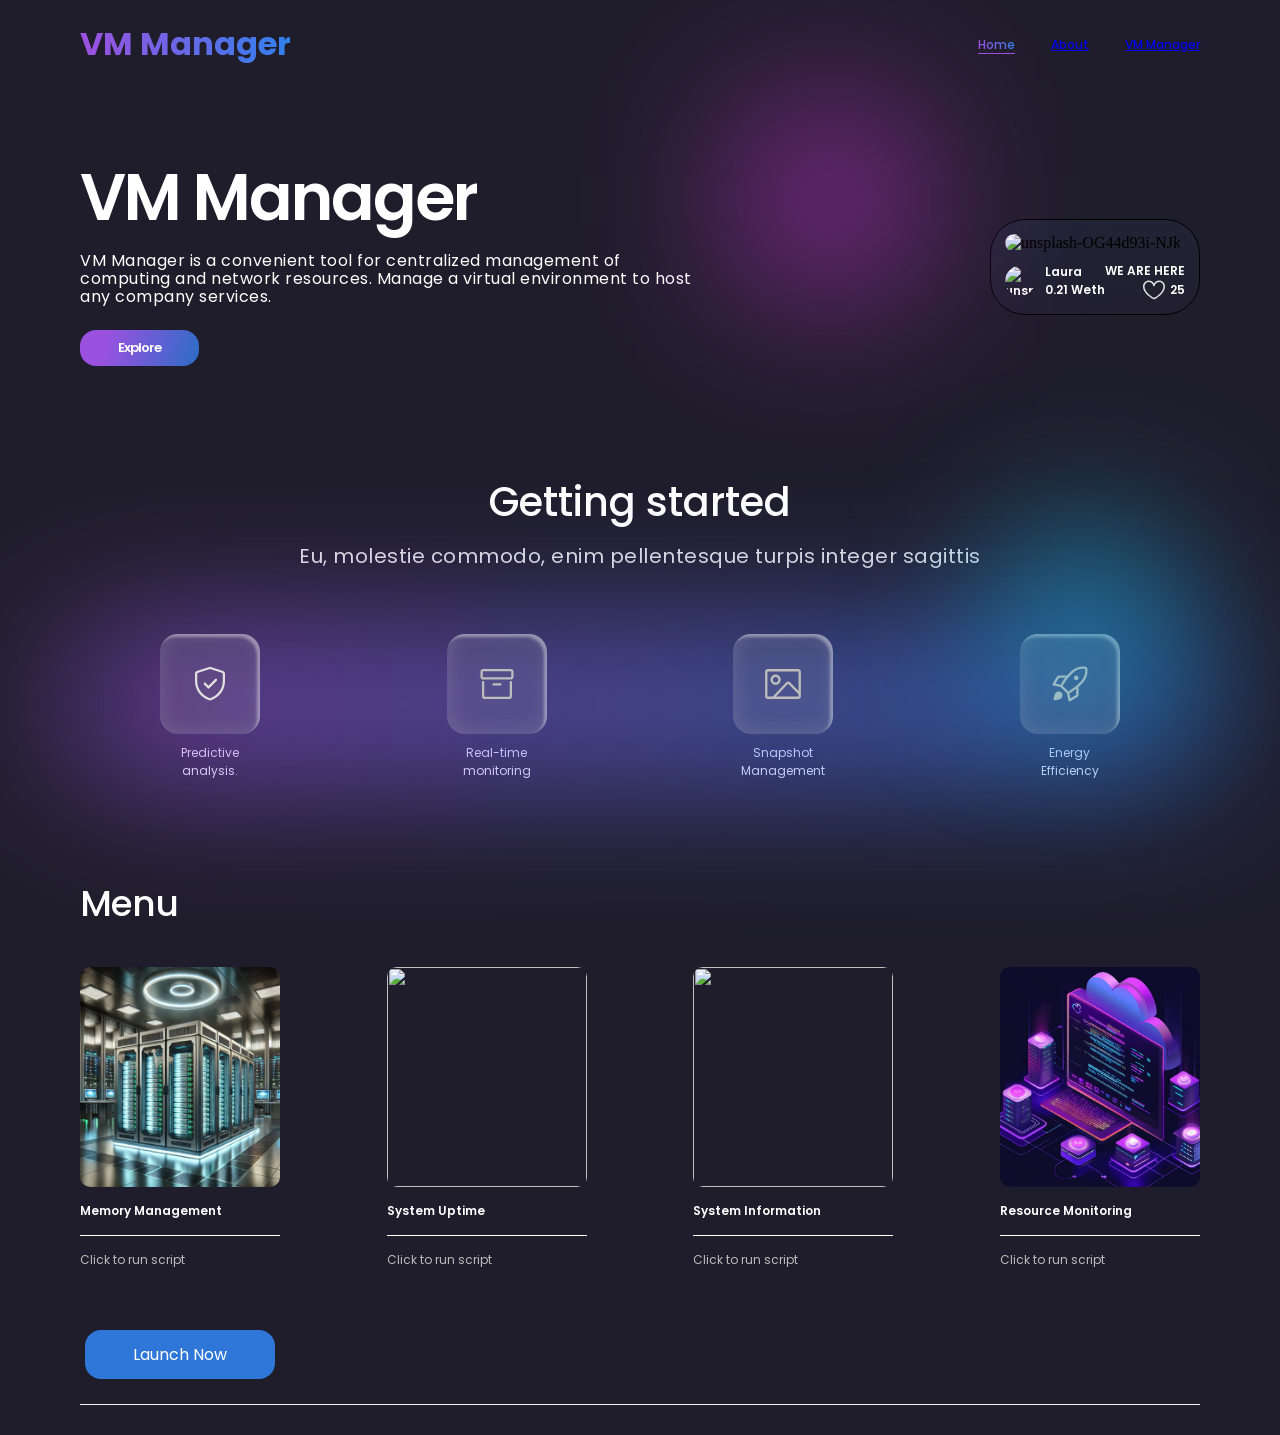
==== index.html @ 526fd9e7 "Add files via upload" ====
<!DOCTYPE html>
<html lang="en">
  <head>
    <title>VM</title>
    <meta charset="UTF-8" />
    <meta name="viewport" content="width=device-width" />
<link href="https://fonts.googleapis.com/css2?family=Poppins:wght@100;200;300;400;500;600;700;800;900&display=swap" rel="stylesheet">
    <link rel="stylesheet" href="styles.css" />
  </head>
  <body>
    <div class="landingpage">
      <div class="navbar">
        <a class="navlogo">VM Manager</a>
        <button class="hamburger">
            <svg xmlns="http://www.w3.org/2000/svg" width="24" height="24" fill="none" stroke="currentColor" stroke-width="2" stroke-linecap="round" stroke-linejoin="round" class="feather feather-menu">
              <path d="M3 12h18M3 6h18M3 18h18"/>
            </svg>
          </button>
        <div class="navlinkwrap">
          <span class="navlink selectedlink">Home</span>
          <span class="navlink"><a href="#about">About</a></span>
          <span class="navlink"><a href="#menu">VM Manager</a></span>
          
        </div>
      
      </div>
      <div class="box">
        <div class="infobox">
          <p class="infobox-boldtext">
           VM Manager
          </p>
          <p class="infobox-slimtext">
            VM Manager is a convenient tool for centralized management of computing and network resources. Manage a virtual environment to host any company services.

          </p>
          <div class="infobox-btnwrapper">
            <button class="infobox-explorebtn selected">Explore</button>
          </div>
        </div>
        <div class="display">
          <img class="display-nft" src="https://images.unsplash.com/photo-1620641788421-7a1c342ea42e?ixlib=rb-1.2.1&ixid=MnwxMjA3fDB8MHxwaG90by1wYWdlfHx8fGVufDB8fHx8&auto=format&fit=crop&w=1074&q=80" alt="unsplash-OG44d93i-NJk" border="0">
          <div class="infowrapper">
            <div class="info">
              <img class="info-img" src="https://images.unsplash.com/photo-1535207010348-71e47296838a?ixlib=rb-1.2.1&ixid=MnwxMjA3fDB8MHxwaG90by1wYWdlfHx8fGVufDB8fHx8&auto=format&fit=crop&w=385&q=80" alt="unsplash-OG44d93i-NJk" border="0">
              <div>
                <p>Laura</p>
                <p>0.21 Weth</p>
              </div>
      </div>
            <div class="info2">
              <p>WE ARE HERE</p>
              <div class="iconwrapper">
                <svg width="22" height="20" fill="none" xmlns="http://www.w3.org/2000/svg">
        <path fill-rule="evenodd" clip-rule="evenodd" d="M5.7365 2C3.6575 2 1.5 3.8804 1.5 6.5135c0 3.1074 2.3236 5.9603 4.8612 8.1207 1.2458 1.0606 2.4954 1.9137 3.4352 2.5022.4692.2937.8593.5203 1.1305.6727L11 17.85l.0731-.0409a27.984 27.984 0 0 0 1.1304-.6727c.9399-.5885 2.1895-1.4416 3.4353-2.5022C18.1764 12.4738 20.5 9.6209 20.5 6.5135 20.5 3.8805 18.3425 2 16.2635 2c-2.1054 0-3.8008 1.389-4.552 3.6426a.75.75 0 0 1-1.423 0C9.5373 3.389 7.8418 2 5.7365 2ZM11 18.7027l.3426.6672a.7502.7502 0 0 1-.6852 0L11 18.7027ZM0 6.5135C0 3.052 2.829.5 5.7365.5 8.0298.5 9.8808 1.7262 11 3.6048 12.1192 1.7262 13.9702.5 16.2635.5 19.171.5 22 3.052 22 6.5135c0 3.8183-2.8014 7.06-5.3888 9.2628-1.3167 1.121-2.6296 2.0166-3.6116 2.6314-.4918.308-.9025.5467-1.1918.7092a19.142 19.142 0 0 1-.4301.2347l-.0248.013-.007.0036-.0021.0011c-.0003.0001-.0012.0006-.3438-.6666-.3426.6672-.3424.6673-.3426.6672l-.0033-.0017-.007-.0036-.0248-.013a19.142 19.142 0 0 1-.4301-.2347 29.324 29.324 0 0 1-1.1918-.7092c-.982-.6148-2.295-1.5104-3.6116-2.6314C2.8014 13.5735 0 10.3318 0 6.5135Z" fill="#E0E0E0"/>
      </svg>
                25
              </div>
            </div>
          </div>
        </div>
      </div>
      
      <div id="about" class="started">
        <p class="started-boldtext">Getting started</p>
        <p class="started-slimtext">Eu, molestie commodo, enim pellentesque turpis integer sagittis</p>
        <div class="started-items">
          <div class="itemwrapper">
            <div class="started-items-item">
              <svg xmlns="http://www.w3.org/2000/svg" width="36" height="36">
                <path style="stroke:none;fill-rule:nonzero;fill:#e0e0e0;fill-opacity:1" d="M24.7969 14.6719c.4375-.4414.4375-1.1524 0-1.5938-.4414-.4375-1.1524-.4375-1.5938 0L16.5 19.7851l-2.9531-2.957c-.4414-.4375-1.1524-.4375-1.5938 0-.4375.4414-.4375 1.1524 0 1.5938l3.75 3.75a1.1246 1.1246 0 0 0 1.5938 0Zm0 0"/>
                <path style="stroke:none;fill-rule:evenodd;fill:#e0e0e0;fill-opacity:1" d="M18.8086.957a2.6005 2.6005 0 0 0-1.6172 0L4.8164 4.9688C3.7344 5.3202 3 6.3241 3 7.4648V15c0 9.2852 5.6563 16.0586 14.1016 19.246a2.5853 2.5853 0 0 0 1.7968 0C27.3438 31.0587 33 24.2853 33 15V7.4648a2.6182 2.6182 0 0 0-1.8164-2.496Zm-.9219 2.1368a.3738.3738 0 0 1 .2266 0l12.375 4.0117c.1601.0547.2617.1992.2617.3593V15c0 8.1914-4.9219 14.2227-12.6445 17.1367a.2815.2815 0 0 1-.211 0C10.172 29.2227 5.25 23.1914 5.25 15V7.4648c0-.1601.1016-.3046.2617-.3593Zm0 0"/>
              </svg>
    </div>
            <p> Predictive analysis.</p>
          </div>
          <div class="itemwrapper">
            <div class="started-items-item">
              <svg xmlns="http://www.w3.org/2000/svg" width="36" height="36">
        <path style="stroke:none;fill-rule:evenodd;fill:#bdbdbd;fill-opacity:1" d="M4.125 3C2.6758 3 1.5 4.1758 1.5 5.625v5.25c0 1.4492 1.1758 2.625 2.625 2.625h27.75c1.4492 0 2.625-1.1758 2.625-2.625v-5.25C34.5 4.1758 33.3242 3 31.875 3Zm27.75 2.25H4.125c-.207 0-.375.168-.375.375v5.25c0 .207.168.375.375.375h27.75c.207 0 .375-.168.375-.375v-5.25c0-.207-.168-.375-.375-.375Zm0 0"/>
        <path style="stroke:none;fill-rule:nonzero;fill:#bdbdbd;fill-opacity:1" d="M4.125 15c.621 0 1.125.504 1.125 1.125v14.25c0 .207.168.375.375.375h24.75c.207 0 .375-.168.375-.375v-14.25c0-.621.504-1.125 1.125-1.125S33 15.504 33 16.125v14.25C33 31.8242 31.8242 33 30.375 33H5.625C4.1758 33 3 31.8242 3 30.375v-14.25C3 15.504 3.504 15 4.125 15Zm0 0"/>
        <path style="stroke:none;fill-rule:nonzero;fill:#bdbdbd;fill-opacity:1" d="M14.625 17.25c-.621 0-1.125.504-1.125 1.125s.504 1.125 1.125 1.125h6.75c.621 0 1.125-.504 1.125-1.125s-.504-1.125-1.125-1.125Zm0 0"/>
      </svg>
            </div>
            <p> Real-time monitoring</p>
          </div>
          <div class="itemwrapper">
            <div class="started-items-item">
              <svg xmlns="http://www.w3.org/2000/svg" width="36" height="px" viewBox="0 0 36 31">
        <path style="stroke:none;fill-rule:evenodd;fill:#bdbdbd;fill-opacity:1" d="M2.832 2.9219c-.2148 0-.3867.1758-.3867.3906v24.375c0 .2148.1719.3906.3867.3906h4.9453l13.332-14.1875c1.0548-1.121 2.8165-1.1445 3.8985-.0508l8.5469 8.6407V3.3125c0-.2148-.1719-.3906-.3867-.3906Zm30.336 27.5156H2.832c-1.5039 0-2.7226-1.2305-2.7226-2.75V3.3125c0-1.5195 1.2187-2.75 2.7226-2.75h30.336c1.5039 0 2.7226 1.2305 2.7226 2.75v24.375c0 1.5195-1.2187 2.75-2.7226 2.75ZM22.8008 15.5156 10.996 28.0781H33.168c.2148 0 .3867-.1758.3867-.3906v-1.871L23.3594 15.5077a.388.388 0 0 0-.5586.0078Zm-9.4688-4.3398c0 1.5195-1.2187 2.75-2.7226 2.75-1.5 0-2.7188-1.2305-2.7188-2.75 0-1.5196 1.2188-2.75 2.7188-2.75 1.5039 0 2.7226 1.2304 2.7226 2.75Zm2.336 0c0 2.8242-2.2657 5.1094-5.0586 5.1094-2.789 0-5.0547-2.2852-5.0547-5.1094s2.2656-5.1094 5.0547-5.1094c2.793 0 5.0586 2.2852 5.0586 5.1094Zm0 0"/>
      </svg>
            </div>
            <p>Snapshot Management</p>
          </div>
          <div class="itemwrapper">
            <div class="started-items-item">
              <svg xmlns="http://www.w3.org/2000/svg" width="36" height="36">
        <path style="stroke:none;fill-rule:evenodd;fill:#bdbdbd;fill-opacity:1" d="M30.9453.5a16.7245 16.7245 0 0 0-11.4687 4.5508l-2.0274 1.914a35.9135 35.9135 0 0 0-2.3984 2.4805h-7.836c-.957 0-1.8437.5-2.3359 1.3203L.668 17.7891c-.1952.3242-.2226.7226-.0702 1.0664.1523.3476.4609.5976.828.6758l7.1134 1.496c.0586.0782.125.1485.1992.2188l3.1054 2.914 2.9102 3.1016c.0703.0742.1406.1406.2188.1992l1.496 7.1133c.0782.3672.3282.6758.6758.8281a1.158 1.158 0 0 0 1.0664-.0703l7.0235-4.211a2.7222 2.7222 0 0 0 1.3203-2.3358v-7.836a36.8748 36.8748 0 0 0 2.4844-2.3984l1.9101-2.0274A16.7411 16.7411 0 0 0 35.5 5.0508l-.004-1.8281C35.496 1.7187 34.2774.5 32.7774.5Zm-6.7226 22.3398a39.89 39.89 0 0 1-1.582 1.1172l-5.2813 3.5196 1.0547 5.0156 5.621-3.3711c.1172-.0703.1876-.1992.1876-.336ZM8.5234 18.6406l3.5196-5.2812a34.8776 34.8776 0 0 1 1.1172-1.582H7.2148a.3952.3952 0 0 0-.3359.1913L3.508 17.586ZM21.0781 6.75a14.3862 14.3862 0 0 1 9.8672-3.918h1.832c.211 0 .3868.1758.3868.3907v1.828c0 3.672-1.3985 7.2032-3.9141 9.8712l-1.9102 2.0273a34.7388 34.7388 0 0 1-5.996 5.0664l-5.1133 3.4102-2.711-2.8906c-.0195-.0157-.0351-.0352-.0547-.0508l-2.8906-2.7149 3.4102-5.1172c1.457-2.1796 3.1523-4.1914 5.0625-5.9921Zm5.4766 5.0273c0 1.2891-1.043 2.332-2.332 2.332-1.2891 0-2.332-1.0429-2.332-2.332 0-1.289 1.0429-2.332 2.332-2.332 1.289 0 2.332 1.043 2.332 2.332ZM9.4453 32c1.3985-1.3984 1.3985-4.043 0-5.4453-1.4023-1.3985-4.0469-1.3985-5.4453 0-1.879 1.8828-2.246 6.0703-2.3164 7.3789a.3609.3609 0 0 0 .3828.3828C3.375 34.2461 7.5625 33.879 9.4454 32Zm0 0"/>
      </svg>
            </div>
            <p> Energy Efficiency</p>
          </div>
        </div>
      </div>
      <div  id="menu" class="discover">
        <div class="discover-title">
          <p>Menu</p>
          
        </div>
        <div class="discover-items">
          <div class=item>
            <img class="item-img" src="DALL·E-2024-12-05-13.01.48-A-high-tech-modern-data-storage-system-in-a-sleek-futuristic-data-center.-The-storage-system-is-designed-with-an-advanced-tape-library-glowing-with.webp"unsplash-OG44d93i-NJk" border="0">
            <div class="item-title">
              <p>Memory Management</p>
            </div>
            <p class="item-date">Click to run script</p>
          </div>
          <div class=item>
            <img class="item-img" src="DALL·E 2024-12-08 15.03.55 - A conceptual representation of system uptime in a digital environment. The image features a sleek, futuristic interface displaying a clock with contin.webp"unsplash-OG44d93i-NJk" border="0">
            <div class="item-title">
              <p>System Uptime</p>
              
            </div>
            <p class="item-date">Click to run script</p>
          </div>
          <div class=item>
            <img class="item-img" src="DALL·E 2024-11-21 22.22.57 - A futuristic digital interface showcasing a system information panel. The display includes clear sections for CPU, GPU, RAM, and storage statistics, p.webp"  border="0">
            <div class="item-title">
              <p>System Information</p>
             
            </div>
            <p class="item-date">Click to run script</p>
          </div>
          <div class=item>
            <img class="item-img" src="cloudbased-server-interface-with-resource-monitoring-tools_1314467-56883.avif"unsplash-OG44d93i-NJk" border="0">
            <div class="item-title">
              <p>Resource Monitoring</p>
              
            </div>
            <p class="item-date">Click to run script</p>

          </div>

          <div style="display: flex; justify-content: center; align-items: center; ">
            <button style="display: flex; align-items: center; padding: 12px 48px; border-radius: 16px; font-family: 'Poppins', sans-serif; font-size: 16px; color: white; background: rgba(48, 129, 237, 0.9); border: none; cursor: pointer;">Launch Now</button>
          </div>
          
            

          
         
      <div class="footer">
        
        
          
        </div>
      </div>
      <div class="footer2">
       
      </div>
    </div>
  </body>
</html>
---- styles.css ----
body {
  margin: 0;
  background-color: #252954;
}

.hidden {
  display: none;
}

.landingpage {
  margin: 0 auto;
  padding: 0 80px;
  position: relative;
  max-width: 1100px;
  overflow-y: auto;
  overflow-x: hidden;
  background-color: #1F1D2B;
}
.landingpage::before {
  content: "";
  position: absolute;
  width: 123px;
  height: 123px;
  left: 60%;
  top: 138px;
  filter: blur(90px);
  background-color: #FB37FF;
}
.landingpage::after {
  content: "";
  position: absolute;
  width: 123px;
  height: 123px;
  left: 80%;
  top: 550px;
  background-color: #18B2DE;
  filter: blur(80px);
}
.landingpage .navbar {
  display: flex;
  align-items: center;
  justify-content: space-between;
  padding: 20px 0;
  width: 100%;
}
.landingpage .box {
  display: flex;
  align-items: center;
  justify-content: space-between;
  margin-top: 80px;
}
.landingpage .auction {
  margin-top: 100px;
}
.landingpage .discover {
  display: flex;
  flex-direction: column;
}
.landingpage .footer {
  margin: 50px 0;
  display: flex;
  align-items: center;
  justify-content: space-between;
}
.landingpage .footer2 {
  display: flex;
  justify-content: space-between;
  padding-bottom: 30px;
  border-top: 1px solid #F2F2F2;
}

.navbar .hamburgerlogowrap {
  display: flex;
  align-items: center;
}
.navbar .hamburger {
  display: none;
  color: #D7D7D7;
  background-color: #1F1D2B;
  border: none;
  margin-right: 10px;
}
.navbar .createbtn {
  cursor: pointer;
  background-color: transparent;
  border: none;
  width: 126px;
  height: 45px;
  color: #BCBCBC;
  font-family: "Poppins";
  font-style: normal;
  font-weight: 500;
  font-size: 12px;
}
.navbar .createbtn.selectedbtn {
  border: 1px solid #D7D7D7;
  border-radius: 10px;
}
.navbar .navlogo {
  height: 100%;
  background: linear-gradient(93.51deg, #9B51E0 2.84%, #3081ED 99.18%);
  -webkit-background-clip: text;
  -webkit-text-fill-color: transparent;
  font-family: "Poppins";
  font-style: normal;
  font-weight: 700;
  font-size: 32px;
}
.navbar .navlink {
  font-family: "Poppins";
  font-style: normal;
  font-weight: 500;
  font-size: 12px;
  color: #BCBCBC;
}
.navbar .navlink.selectedlink {
  background: linear-gradient(93.51deg, #9B51E0 2.84%, #3081ED 99.18%);
  -webkit-background-clip: text;
  -webkit-text-fill-color: transparent;
  border-bottom: 1.5px solid #9B51E0;
}
.navbar .navlink:not(:last-child) {
  margin-right: 32px;
}

.box .infobox {
  animation-name: leftslide;
  animation-duration: 0.8s;
  max-height: 500px;
  max-width: 55%;
  overflow: hidden;
  
}
.box .infobox-boldtext {
  margin: 0;
  font-family: Poppins;
  color: #FFFFFF;
  font-size: 65px;
  font-weight: 600;
  line-height: 60px;
  letter-spacing: -2px;
  text-align: left;
}
.box .infobox-slimtext {
  margin: 24px 0;
  font-family: Poppins;
  color: #FFFFFF;
  font-size: 16px;
  font-weight: 400;
  line-height: 18px;
  letter-spacing: 0.5px;
  text-align: left;
}
.box .infobox-btnwrapper {
  display: flex;
 
}
.box .infobox-explorebtn {
  cursor: pointer;
  display: flex;
  align-self: center;
  justify-content: center;
  align-items: center;
  background-color: #5b4cb5;
  padding: 8px 38px;
  border-radius: 16px;
  font-family: "Poppins";
  font-style: normal;
  font-weight: 600;
  font-size: 13px;
  letter-spacing: -1px;
  color: #FFFFFF;
}
.box .infobox-createbtn {
  cursor: pointer;
  margin-left: 20px;
  display: flex;
  justify-content: center;
  align-items: center;
  background-color: transparent;
  padding: 8px 38px;
  border: 1px solid #D7D7D7;
  border-radius: 16px;
  font-family: "Poppins";
  font-style: normal;
  font-weight: 600;
  font-size: 13px;
  letter-spacing: -1px;
  color: #FFFFFF;
}
.box .infobox .selected {
  border: none;
  background: linear-gradient(103.91deg, #9B51E0 21.01%, rgba(48, 129, 237, 0.8) 100%);
}
.box .display {
  animation-name: rightslide;
  animation-duration: 0.8s;
  padding: 14px;
  border: 1px solid;
  background: linear-gradient(169.44deg, rgba(58, 129, 191, 0.08) 1.85%, rgba(65, 48, 90, 0.08) 98.72%);
  border-radius: 35px;
  max-height: 450px;
  max-width: 50%;
  overflow: hidden;
}
.box .display-nft {
  object-fit: cover;
  flex-shrink: 0;
  width: 300px;
  height: 300px;
  border-radius: 20px;
}
.box .display .infowrapper {
  display: flex;
  align-items: center;
  justify-content: space-between;
  margin-top: 10px;
}
.box .display .info {
  display: flex;
  align-items: center;
  font-family: "Poppins";
  font-style: normal;
  color: #FFFFFF;
  font-weight: 600;
  font-size: 12px;
}
.box .display .info p {
  margin: 0;
}
.box .display .info-img {
  object-fit: cover;
  flex-shrink: 0;
  width: 30px;
  height: 30px;
  border-radius: 50%;
  margin-right: 10px;
}
.box .display .info2 {
  display: flex;
  flex-direction: column;
  align-items: flex-end;
  font-family: "Poppins";
  color: #FFFFFF;
  font-style: normal;
  font-weight: 600;
  font-size: 12px;
}
.box .display .info2 p {
  margin: 0;
}
.box .display .info2 .iconwrapper {
  display: flex;
  align-items: center;
}
.box .display .info2 .iconwrapper svg {
  margin-right: 5px;
}

.auction .title {
  display: flex;
  justify-content: space-between;
  align-items: flex-end;
  margin-bottom: 50px;
}
.auction .title .titlebold {
  margin: 0;
  font-family: "Poppins";
  font-style: normal;
  color: #FFFFFF;
  font-weight: 500;
  font-size: 48px;
  line-height: 72px;
}
.auction .title .titleslim {
  margin: 0;
  font-family: "Poppins";
  font-style: normal;
  color: #D7D7D7;
  font-weight: 600;
  font-size: 18px;
  line-height: 36px;
  letter-spacing: -1px;
}
.auction .nft {
  display: grid;
  grid-template-columns: auto auto auto auto;
  grid-row-gap: 20px;
  grid-column-gap: 20px;
  justify-content: space-between;
}

.started {
  margin-top: 100px;
  display: flex;
  flex-direction: column;
}
.started-boldtext {
  margin: 0;
  align-self: center;
  font-family: "Poppins";
  font-style: normal;
  color: #FFFFFF;
  font-weight: 500;
  font-size: 40px;
  line-height: 72px;
}
.started-slimtext {
  margin: 0;
  align-self: center;
  font-family: "Poppins";
  font-style: normal;
  font-weight: 400;
  font-size: 20px;
  line-height: 36px;
  letter-spacing: 0.5px;
  color: #E2E2E2;
}
.started-items {
  padding: 60px 80px;
  position: relative;
  display: grid;
  grid-template-columns: auto auto auto auto;
  grid-column-gap: 20px;
  grid-row-gap: 20px;
  justify-content: space-between;
}
.started-items:before {
  content: "";
  position: absolute;
  width: 100%;
  height: 100px;
  top: 80px;
  filter: blur(80px);
  background: linear-gradient(93.51deg, #9B51E0 2.84%, #3081ED 99.18%);
}
.started-items .itemwrapper p {
  width: 100px;
  margin: 0;
  margin-top: 10px;
  text-align: center;
  font-family: "Poppins";
  font-style: normal;
  font-weight: 400;
  font-size: 12px;
  color: #FFFFFF;
}
.started-items-item {
  display: flex;
  align-items: center;
  justify-content: center;
  width: 100px;
  height: 100px;
  border-radius: 18px;
  background-color: red;
  background: rgba(255, 255, 255, 0.095);
  box-shadow: inset 2.01px -2.01px 20px rgba(214, 214, 214, 0.17), inset -3.01333px 3.01333px 3.01333px rgba(255, 255, 255, 0.39);
  backdrop-filter: blur(74.4293px);
}

.discover-title {
  display: flex;
  align-items: center;
  justify-content: space-between;
}
.discover-title p {
  font-family: "Poppins";
  font-style: normal;
  font-weight: 500;
  font-size: 36px;
  letter-spacing: -1px;
  color: #FFFFFF;
}
.discover-items {
  display: grid;
  grid-template-columns: auto auto auto auto;
  grid-row-gap: 20px;
  grid-column-gap: 20px;
  justify-content: space-between;
}
.discover-loadbtn {
  cursor: pointer;
  margin-top: 20px;
  align-self: center;
  width: 161px;
  height: 40px;
  border: 1px solid #D7D7D7;
  border-radius: 10px;
  background-color: transparent;
  font-family: "Poppins";
  font-style: normal;
  font-weight: 500;
  font-size: 12px;
  letter-spacing: 1.5px;
  color: #BCBCBC;
}

.footer-main {
  max-width: 40%;
  font-family: "Poppins";
  font-style: normal;
  font-weight: 500;
  font-size: 30px;
  line-height: 40px;
  color: #FFFFFF;
}
.footer-navigate {
  display: flex;
}
.footer-navigate .nav {
  margin-left: 60px;
}
.footer-navigate .nav h5 {
  margin: 0;
  font-family: "Poppins";
  font-style: normal;
  font-weight: 400;
  font-size: 20px;
  line-height: 30px;
  color: #FFFFFF;
}
.footer-navigate .nav p {
  font-family: "Poppins";
  font-style: normal;
  font-weight: 400;
  font-size: 12px;
  line-height: 18px;
  letter-spacing: 0.03em;
  color: #D7D7D7;
}

.footer2 p {
  font-family: "Poppins";
  font-style: normal;
  font-weight: 400;
  font-size: 12px;
  line-height: 36px;
  color: #828282;
}

.item {
  display: flex;
  flex-direction: column;
  justify-self: center;
}
.item-img {
  object-fit: cover;
  flex-shrink: 0;
  width: 200px;
  height: 220px;
  border-radius: 10px;
  transition: 0.3s;
  cursor: pointer;
}
.item-img:hover {
  transform: scale(1.05);
}
.item-title {
  display: flex;
  align-items: center;
  justify-content: space-between;
  border-bottom: 1px solid white;
  font-family: "Poppins";
  font-style: normal;
  font-weight: 600;
  font-size: 12px;
  line-height: 24px;
  color: #FFFFFF;
}
.item-date {
  font-family: "Poppins";
  font-style: normal;
  font-weight: 400;
  font-size: 12px;
  line-height: 24px;
  color: #BCBCBC;
}

.filters {
  display: flex;
  align-items: center;
}
.filters .filter {
  display: flex;
  align-items: center;
  margin-right: 30px;
  font-family: "Poppins";
  font-style: normal;
  font-weight: 500;
  font-size: 12px;
  color: #FFFFFF;
}
.filters .filter svg {
  margin-right: 5px;
  margin-left: 5px;
}
.filters .filterbtn {
  display: flex;
  align-items: center;
  justify-content: center;
  width: 100px;
  height: 30px;
  background: linear-gradient(93.51deg, #9B51E0 2.84%, #3081ED 99.18%);
  border: none;
  border-radius: 10px;
  font-family: "Poppins";
  font-style: normal;
  font-weight: 500;
  font-size: 12px;
  color: #FFFFFF;
}
.filters .filterbtn svg {
  margin-right: 5px;
}

@media screen and (max-width: 1500px) {
  .landingpage {
    max-width: 1200px;
  }
}
@media screen and (max-width: 1040px) {
  .box {
    flex-direction: column;
  }
  .box .infobox {
    max-height: 450px;
    max-width: none;
    margin-bottom: 50px;
  }
  .box .display {
    display: none;
    max-height: none;
    max-width: none;
  }

  .auction .nft {
    grid-template-columns: auto auto;
    justify-content: space-around;
  }

  .discover-items {
    grid-template-columns: auto auto auto;
    justify-content: space-around;
  }

  .footer {
    flex-direction: column;
  }
  .footer-main {
    max-width: 80%;
    margin-bottom: 50px;
    text-align: center;
  }
  .footer-navigate .nav:first-child {
    margin: 0;
  }
}
@media screen and (max-width: 925px) {
  .navlinkwrap {
    display: none;
  }

  .buttonwrap {
    display: none;
  }

  .hamburger {
    display: flex !important;
    align-items: center;
  }

  .started-slimtext {
    text-align: center;
  }
}
@media screen and (max-width: 825px) {
  .started-items {
    display: grid;
    grid-template-columns: auto auto;
    justify-content: space-evenly;
    padding: 50px 0;
  }
  .started-items:before {
    height: 200px;
    top: 90px;
    filter: blur(120px);
  }

  .discover-items {
    grid-template-columns: auto auto;
    justify-content: space-around;
  }
}
@media screen and (max-width: 700px) {
  .box {
    flex-direction: column;
  }
  .box .infobox {
    max-height: none;
    max-width: none;
    margin-bottom: 50px;
  }
  .box .display {
    display: block;
    max-height: none;
    max-width: none;
  }

  .discover-title {
    justify-content: center;
  }
  .discover-title .filters {
    display: none;
  }

  .auction .title {
    justify-content: center;
  }
  .auction .title .titleslim {
    display: none;
  }
}
@media screen and (max-width: 600px) {
  .landingpage {
    padding: 0 20px;
  }

  .box .infobox-boldtext {
    font-size: 45px;
    line-height: 50px;
  }
  .box .infobox-slimtext {
    font-size: 12px;
    line-height: 16px;
  }
  .launch .infobox-btnwrapper{
     display: flex;
     cursor: pointer;
     justify-content: center;
     align-items: center;
     background-color: #5b4cb5;
     padding: 8px 38px;
     border-radius: 16px;
     font-family: "Poppins", sans-serif;
     font-style: normal;
     font-weight: 600;
     font-size: 13px;
     letter-spacing: -1px;
     color: #FFFFFF;
  }
  .launch .infobox-explorebtn {
    cursor: pointer;
    display: flex;
    align-self: center;
    justify-content: center;
    align-items: center;
    background-color: #3a2a91;
    padding: 8px 38px;
    border-radius: 16px;
    font-family: "Poppins";
    font-style: normal;
    font-weight: 600;
    font-size: 13px;
    letter-spacing: -1px;
    color: #FFFFFF;
  }
  .launch .infobox .selected {
    border: none;
    background: linear-gradient(103.91deg, #9B51E0 21.01%, rgba(48, 129, 237, 0.8) 100%);
  }


  .discover-items {
    grid-template-columns: auto;
    justify-content: space-around;
  }

  .auction .nft {
    grid-template-columns: auto;
    justify-content: space-around;
  }

  .footer-main {
    font-size: 20px;
    line-height: 30px;
    max-width: 100%;
    margin-bottom: 50px;
    text-align: center;
  }

  .footer-navigate {
    justify-content: space-between;
    width: 100%;
  }
  .footer-navigate .nav {
    margin-left: 20px;
  }
  .footer-navigate .nav h5 {
    font-size: 15px;
    line-height: 30px;
  }
  .footer-navigate .nav p {
    font-size: 10px;
    line-height: 18px;
  }
}
@media screen and (max-width: 480px) {
  .landingpage .box .infobox-boldtext {
    font-size: 32px;
    line-height: 1.4em;
    text-align: center;
  }
  .landingpage .box .infobox-slimtext {
    text-align: center;
  }
  .landingpage .box .infobox-btnwrapper {
    justify-content: center;
  }
}
@keyframes leftslide {
  from {
    transform: translateX(-700px);
  }
  to {
    transform: translateX(0px);
  }
}
@keyframes rightslide {
  from {
    transform: translateX(550px);
  }
  to {
    transform: translateX(0px);
  }
}
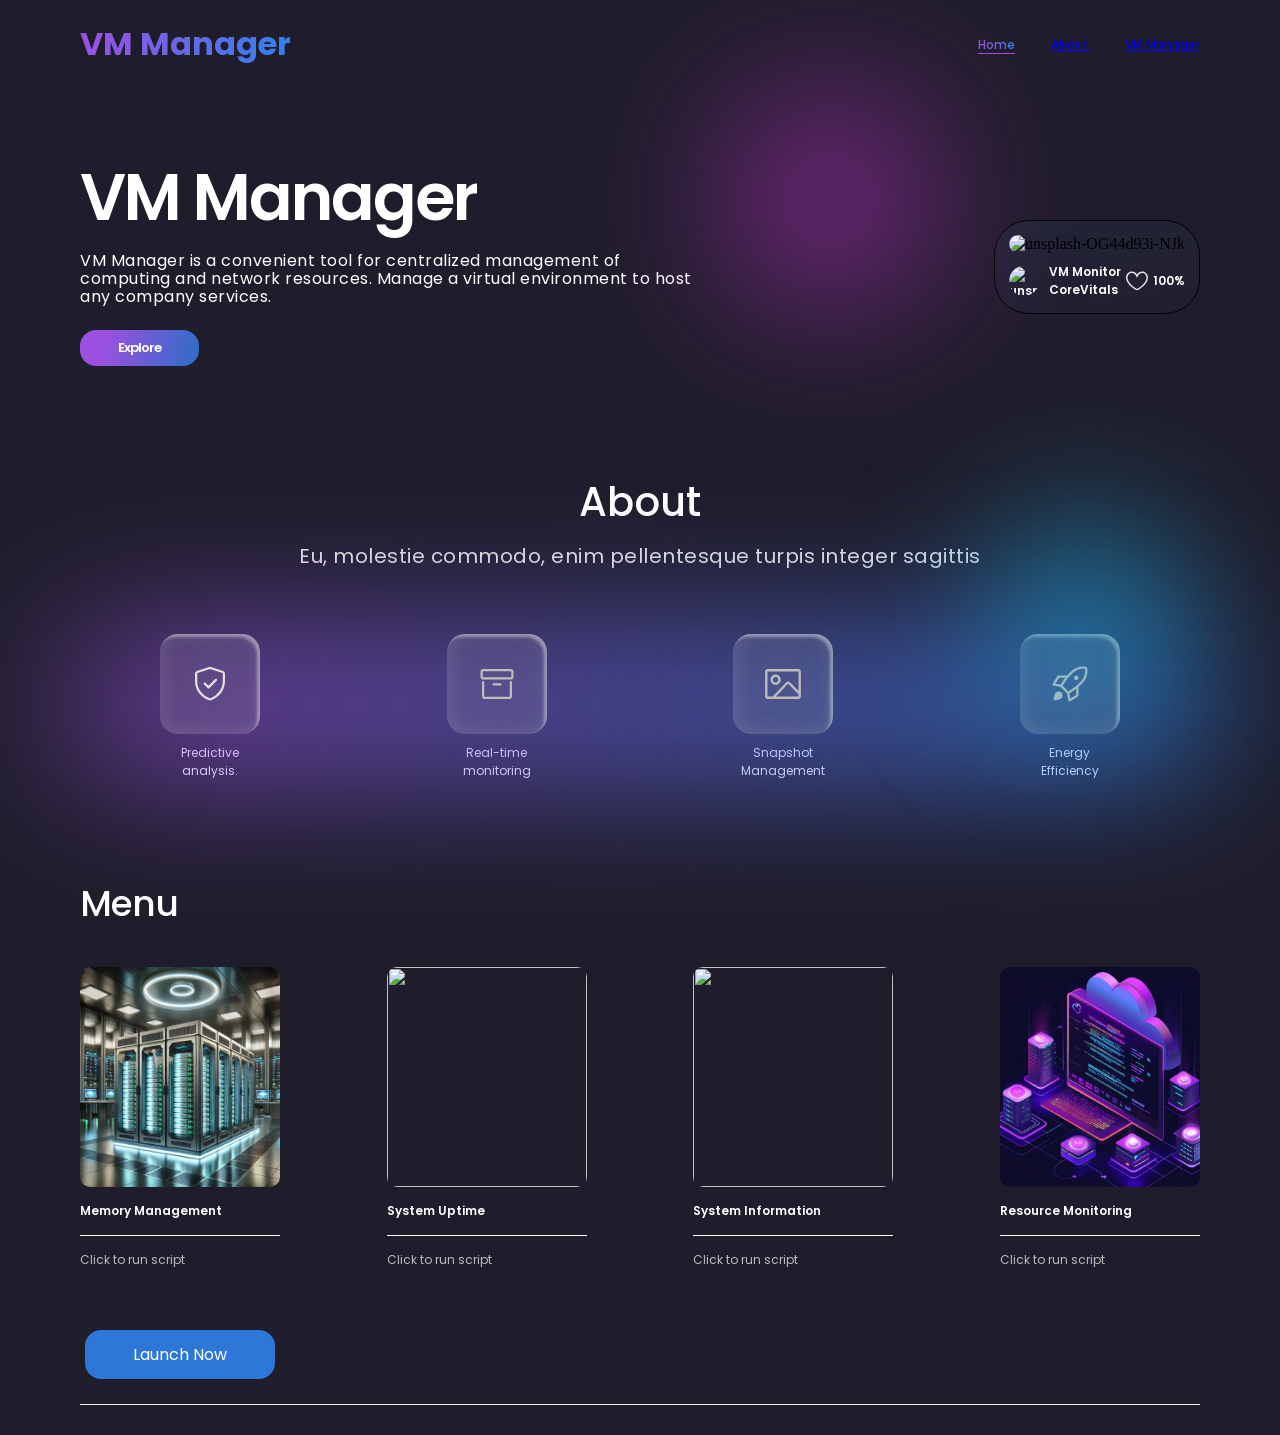
==== commit eeecf6d3: "Update index.html" ====
--- a/index.html
+++ b/index.html
@@ -34,26 +34,26 @@
 
           </p>
           <div class="infobox-btnwrapper">
-            <button class="infobox-explorebtn selected">Explore</button>
+            <button class="infobox-explorebtn selected" onclick="location.href='works.html'">Explore</button>
           </div>
         </div>
         <div class="display">
-          <img class="display-nft" src="https://images.unsplash.com/photo-1620641788421-7a1c342ea42e?ixlib=rb-1.2.1&ixid=MnwxMjA3fDB8MHxwaG90by1wYWdlfHx8fGVufDB8fHx8&auto=format&fit=crop&w=1074&q=80" alt="unsplash-OG44d93i-NJk" border="0">
+          <img class="display-nft" src="https://storage.googleapis.com/a1aa/image/wpFmuNydvRa0BhiJ2mJALeeRmBqSIL4RMUIhevwxf6uSVkhOB.jpg" alt="unsplash-OG44d93i-NJk" border="0">
           <div class="infowrapper">
             <div class="info">
-              <img class="info-img" src="https://images.unsplash.com/photo-1535207010348-71e47296838a?ixlib=rb-1.2.1&ixid=MnwxMjA3fDB8MHxwaG90by1wYWdlfHx8fGVufDB8fHx8&auto=format&fit=crop&w=385&q=80" alt="unsplash-OG44d93i-NJk" border="0">
+              <img class="info-img" src="images.jpeg" alt="unsplash-OG44d93i-NJk" border="0">
               <div>
-                <p>Laura</p>
-                <p>0.21 Weth</p>
+                <p>VM Monitor</p>
+                <p>CoreVitals</p>
               </div>
       </div>
             <div class="info2">
-              <p>WE ARE HERE</p>
+             
               <div class="iconwrapper">
                 <svg width="22" height="20" fill="none" xmlns="http://www.w3.org/2000/svg">
         <path fill-rule="evenodd" clip-rule="evenodd" d="M5.7365 2C3.6575 2 1.5 3.8804 1.5 6.5135c0 3.1074 2.3236 5.9603 4.8612 8.1207 1.2458 1.0606 2.4954 1.9137 3.4352 2.5022.4692.2937.8593.5203 1.1305.6727L11 17.85l.0731-.0409a27.984 27.984 0 0 0 1.1304-.6727c.9399-.5885 2.1895-1.4416 3.4353-2.5022C18.1764 12.4738 20.5 9.6209 20.5 6.5135 20.5 3.8805 18.3425 2 16.2635 2c-2.1054 0-3.8008 1.389-4.552 3.6426a.75.75 0 0 1-1.423 0C9.5373 3.389 7.8418 2 5.7365 2ZM11 18.7027l.3426.6672a.7502.7502 0 0 1-.6852 0L11 18.7027ZM0 6.5135C0 3.052 2.829.5 5.7365.5 8.0298.5 9.8808 1.7262 11 3.6048 12.1192 1.7262 13.9702.5 16.2635.5 19.171.5 22 3.052 22 6.5135c0 3.8183-2.8014 7.06-5.3888 9.2628-1.3167 1.121-2.6296 2.0166-3.6116 2.6314-.4918.308-.9025.5467-1.1918.7092a19.142 19.142 0 0 1-.4301.2347l-.0248.013-.007.0036-.0021.0011c-.0003.0001-.0012.0006-.3438-.6666-.3426.6672-.3424.6673-.3426.6672l-.0033-.0017-.007-.0036-.0248-.013a19.142 19.142 0 0 1-.4301-.2347 29.324 29.324 0 0 1-1.1918-.7092c-.982-.6148-2.295-1.5104-3.6116-2.6314C2.8014 13.5735 0 10.3318 0 6.5135Z" fill="#E0E0E0"/>
       </svg>
-                25
+                100%
               </div>
             </div>
           </div>
@@ -61,7 +61,7 @@
       </div>
       
       <div id="about" class="started">
-        <p class="started-boldtext">Getting started</p>
+        <p class="started-boldtext">About</p>
         <p class="started-slimtext">Eu, molestie commodo, enim pellentesque turpis integer sagittis</p>
         <div class="started-items">
           <div class="itemwrapper">
@@ -141,7 +141,21 @@
           </div>
 
           <div style="display: flex; justify-content: center; align-items: center; ">
-            <button style="display: flex; align-items: center; padding: 12px 48px; border-radius: 16px; font-family: 'Poppins', sans-serif; font-size: 16px; color: white; background: rgba(48, 129, 237, 0.9); border: none; cursor: pointer;">Launch Now</button>
+            <button id="runScript"  style="display: flex; align-items: center; padding: 12px 48px; border-radius: 16px; font-family: 'Poppins', sans-serif; font-size: 16px; color: white; background: rgba(48, 129, 237, 0.9); border: none; cursor: pointer;">Launch Now</button>
+            <p id="response"></p>
+
+    <script>
+        document.getElementById("runScript").addEventListener("click", function() {
+            fetch("http://127.0.0.1:5000/run-script") // Flask default local URL
+            .then(response => response.json()) // Assuming Flask returns JSON
+            .then(data => {
+                document.getElementById("response").innerText = data.message;
+            })
+            .catch(error => {
+                document.getElementById("response").innerText = "Error: " + error.message;
+            });
+        });
+    </script>
           </div>
           
             
@@ -159,4 +173,4 @@
       </div>
     </div>
   </body>
-</html>+</html>
